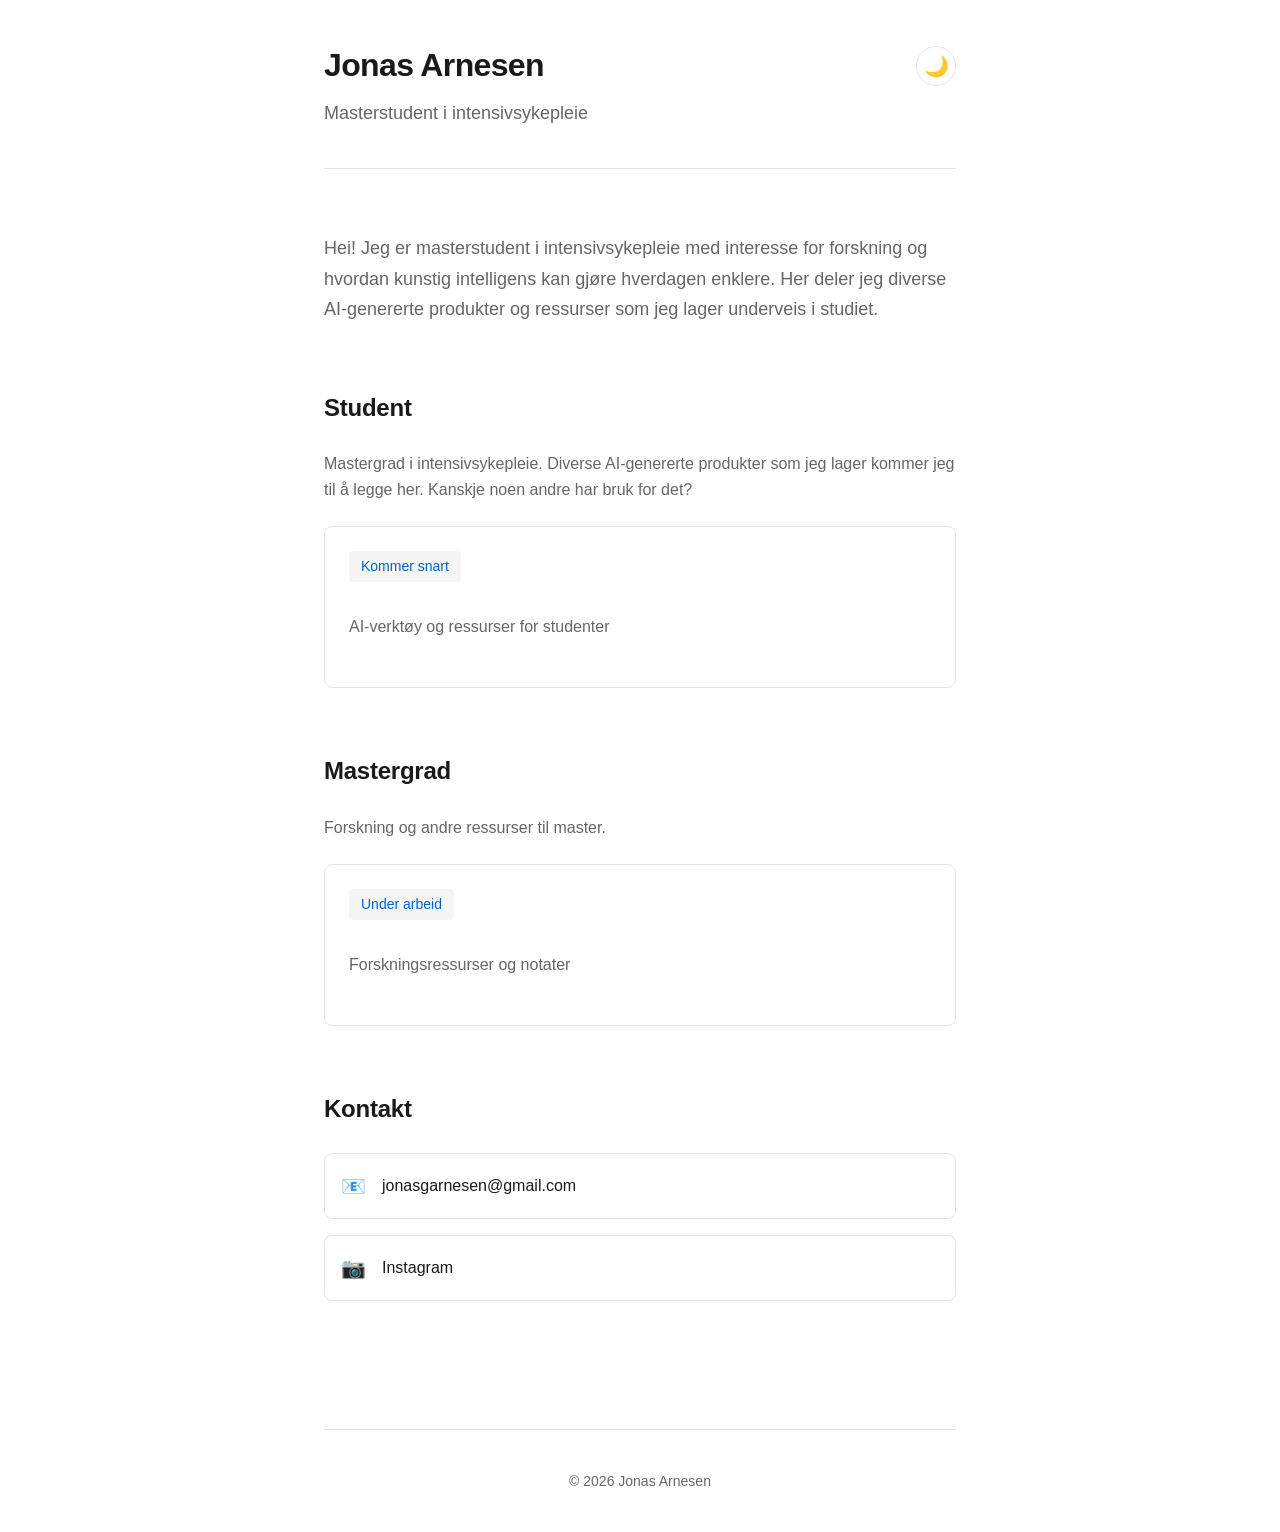
==== index.html @ 9392abf2 "Initial commit - Jonas Arnesen nettside" ====
<!DOCTYPE html>
<html lang="no">
<head>
    <meta charset="UTF-8">
    <meta name="viewport" content="width=device-width, initial-scale=1.0">
    <meta name="description" content="Jonas Arnesen - Masterstudent i intensivsykepleie">
    <title>Jonas Arnesen</title>
    <link rel="stylesheet" href="styles.css">
</head>
<body>
    <div class="container">
        <header class="header">
            <div class="header-content">
                <h1 class="name">Jonas Arnesen</h1>
                <button class="theme-toggle" id="themeToggle" aria-label="Bytt til mørk modus">
                    <span class="theme-icon">🌙</span>
                </button>
            </div>
            <p class="tagline">Masterstudent i intensivsykepleie</p>
        </header>

        <main class="main">
            <section class="intro">
                <p>
                    Hei! Jeg er masterstudent i intensivsykepleie med interesse for forskning og hvordan
                    kunstig intelligens kan gjøre hverdagen enklere. Her deler jeg diverse AI-genererte
                    produkter og ressurser som jeg lager underveis i studiet.
                </p>
            </section>

            <section class="section">
                <h2 class="section-title">Student</h2>
                <div class="section-content">
                    <p>
                        Mastergrad i intensivsykepleie. Diverse AI-genererte produkter som jeg lager
                        kommer jeg til å legge her. Kanskje noen andre har bruk for det?
                    </p>
                    <div class="projects-list">
                        <div class="project-item">
                            <span class="project-status">Kommer snart</span>
                            <p class="project-description">AI-verktøy og ressurser for studenter</p>
                        </div>
                    </div>
                </div>
            </section>

            <section class="section">
                <h2 class="section-title">Mastergrad</h2>
                <div class="section-content">
                    <p>
                        Forskning og andre ressurser til master.
                    </p>
                    <div class="projects-list">
                        <div class="project-item">
                            <span class="project-status">Under arbeid</span>
                            <p class="project-description">Forskningsressurser og notater</p>
                        </div>
                    </div>
                </div>
            </section>

            <section class="section contact">
                <h2 class="section-title">Kontakt</h2>
                <div class="section-content">
                    <div class="contact-links">
                        <a href="mailto:jonasgarnesen@gmail.com" class="contact-link">
                            <span class="link-icon">📧</span>
                            <span>jonasgarnesen@gmail.com</span>
                        </a>
                        <a href="https://www.instagram.com/reidunrekkverk/" target="_blank" rel="noopener noreferrer" class="contact-link">
                            <span class="link-icon">📷</span>
                            <span>Instagram</span>
                        </a>
                    </div>
                </div>
            </section>
        </main>

        <footer class="footer">
            <p>&copy; 2026 Jonas Arnesen</p>
        </footer>
    </div>

    <script src="script.js"></script>
</body>
</html>
---- styles.css ----
/* === CSS Variables === */
:root {
    --bg-color: #ffffff;
    --text-color: #1a1a1a;
    --text-secondary: #666666;
    --border-color: #e5e5e5;
    --accent-color: #0066cc;
    --hover-bg: #f5f5f5;
    --shadow: 0 1px 3px rgba(0, 0, 0, 0.1);
    --max-width: 680px;
    --spacing-xs: 0.5rem;
    --spacing-sm: 1rem;
    --spacing-md: 1.5rem;
    --spacing-lg: 2.5rem;
    --spacing-xl: 4rem;
}

[data-theme="dark"] {
    --bg-color: #1a1a1a;
    --text-color: #e5e5e5;
    --text-secondary: #a0a0a0;
    --border-color: #333333;
    --accent-color: #4d9fff;
    --hover-bg: #2a2a2a;
    --shadow: 0 1px 3px rgba(0, 0, 0, 0.3);
}

/* === Reset & Base === */
* {
    margin: 0;
    padding: 0;
    box-sizing: border-box;
}

html {
    font-size: 16px;
    scroll-behavior: smooth;
}

body {
    font-family: -apple-system, BlinkMacSystemFont, 'Segoe UI', Roboto, Oxygen, Ubuntu,
                 Cantarell, 'Helvetica Neue', sans-serif;
    line-height: 1.6;
    color: var(--text-color);
    background-color: var(--bg-color);
    transition: background-color 0.3s ease, color 0.3s ease;
}

/* === Layout === */
.container {
    max-width: var(--max-width);
    margin: 0 auto;
    padding: var(--spacing-lg) var(--spacing-md);
    min-height: 100vh;
    display: flex;
    flex-direction: column;
}

.main {
    flex: 1;
}

/* === Header === */
.header {
    margin-bottom: var(--spacing-xl);
    padding-bottom: var(--spacing-lg);
    border-bottom: 1px solid var(--border-color);
}

.header-content {
    display: flex;
    justify-content: space-between;
    align-items: center;
    margin-bottom: var(--spacing-xs);
}

.name {
    font-size: 2rem;
    font-weight: 600;
    letter-spacing: -0.02em;
}

.tagline {
    font-size: 1.125rem;
    color: var(--text-secondary);
    margin-top: var(--spacing-xs);
}

/* === Theme Toggle === */
.theme-toggle {
    background: none;
    border: 1px solid var(--border-color);
    border-radius: 50%;
    width: 40px;
    height: 40px;
    cursor: pointer;
    display: flex;
    align-items: center;
    justify-content: center;
    transition: all 0.2s ease;
    font-size: 1.25rem;
}

.theme-toggle:hover {
    background-color: var(--hover-bg);
    transform: scale(1.05);
}

.theme-toggle:active {
    transform: scale(0.95);
}

/* === Intro === */
.intro {
    margin-bottom: var(--spacing-xl);
}

.intro p {
    font-size: 1.125rem;
    line-height: 1.7;
    color: var(--text-secondary);
}

/* === Sections === */
.section {
    margin-bottom: var(--spacing-xl);
}

.section-title {
    font-size: 1.5rem;
    font-weight: 600;
    margin-bottom: var(--spacing-md);
    letter-spacing: -0.01em;
}

.section-content p {
    color: var(--text-secondary);
    margin-bottom: var(--spacing-md);
}

/* === Projects === */
.projects-list {
    display: flex;
    flex-direction: column;
    gap: var(--spacing-md);
}

.project-item {
    padding: var(--spacing-md);
    border: 1px solid var(--border-color);
    border-radius: 8px;
    transition: all 0.2s ease;
}

.project-item:hover {
    box-shadow: var(--shadow);
    border-color: var(--accent-color);
}

.project-status {
    display: inline-block;
    font-size: 0.875rem;
    font-weight: 500;
    color: var(--accent-color);
    padding: 0.25rem 0.75rem;
    background-color: var(--hover-bg);
    border-radius: 4px;
    margin-bottom: var(--spacing-sm);
}

.project-description {
    color: var(--text-secondary);
    margin-top: var(--spacing-sm);
}

/* === Contact === */
.contact-links {
    display: flex;
    flex-direction: column;
    gap: var(--spacing-sm);
}

.contact-link {
    display: flex;
    align-items: center;
    gap: var(--spacing-sm);
    padding: var(--spacing-sm);
    color: var(--text-color);
    text-decoration: none;
    border: 1px solid var(--border-color);
    border-radius: 8px;
    transition: all 0.2s ease;
}

.contact-link:hover {
    background-color: var(--hover-bg);
    border-color: var(--accent-color);
    transform: translateX(4px);
}

.link-icon {
    font-size: 1.25rem;
}

/* === Footer === */
.footer {
    margin-top: var(--spacing-xl);
    padding-top: var(--spacing-lg);
    border-top: 1px solid var(--border-color);
    text-align: center;
    color: var(--text-secondary);
    font-size: 0.875rem;
}

/* === Responsive === */
@media (max-width: 768px) {
    :root {
        --spacing-lg: 2rem;
        --spacing-xl: 3rem;
    }

    .container {
        padding: var(--spacing-md) var(--spacing-sm);
    }

    .name {
        font-size: 1.75rem;
    }

    .tagline {
        font-size: 1rem;
    }

    .intro p {
        font-size: 1rem;
    }

    .section-title {
        font-size: 1.25rem;
    }

    .theme-toggle {
        width: 36px;
        height: 36px;
        font-size: 1.125rem;
    }
}

@media (max-width: 480px) {
    .name {
        font-size: 1.5rem;
    }

    .header-content {
        gap: var(--spacing-sm);
    }
}

/* === Print Styles === */
@media print {
    .theme-toggle {
        display: none;
    }

    body {
        background-color: white;
        color: black;
    }
}
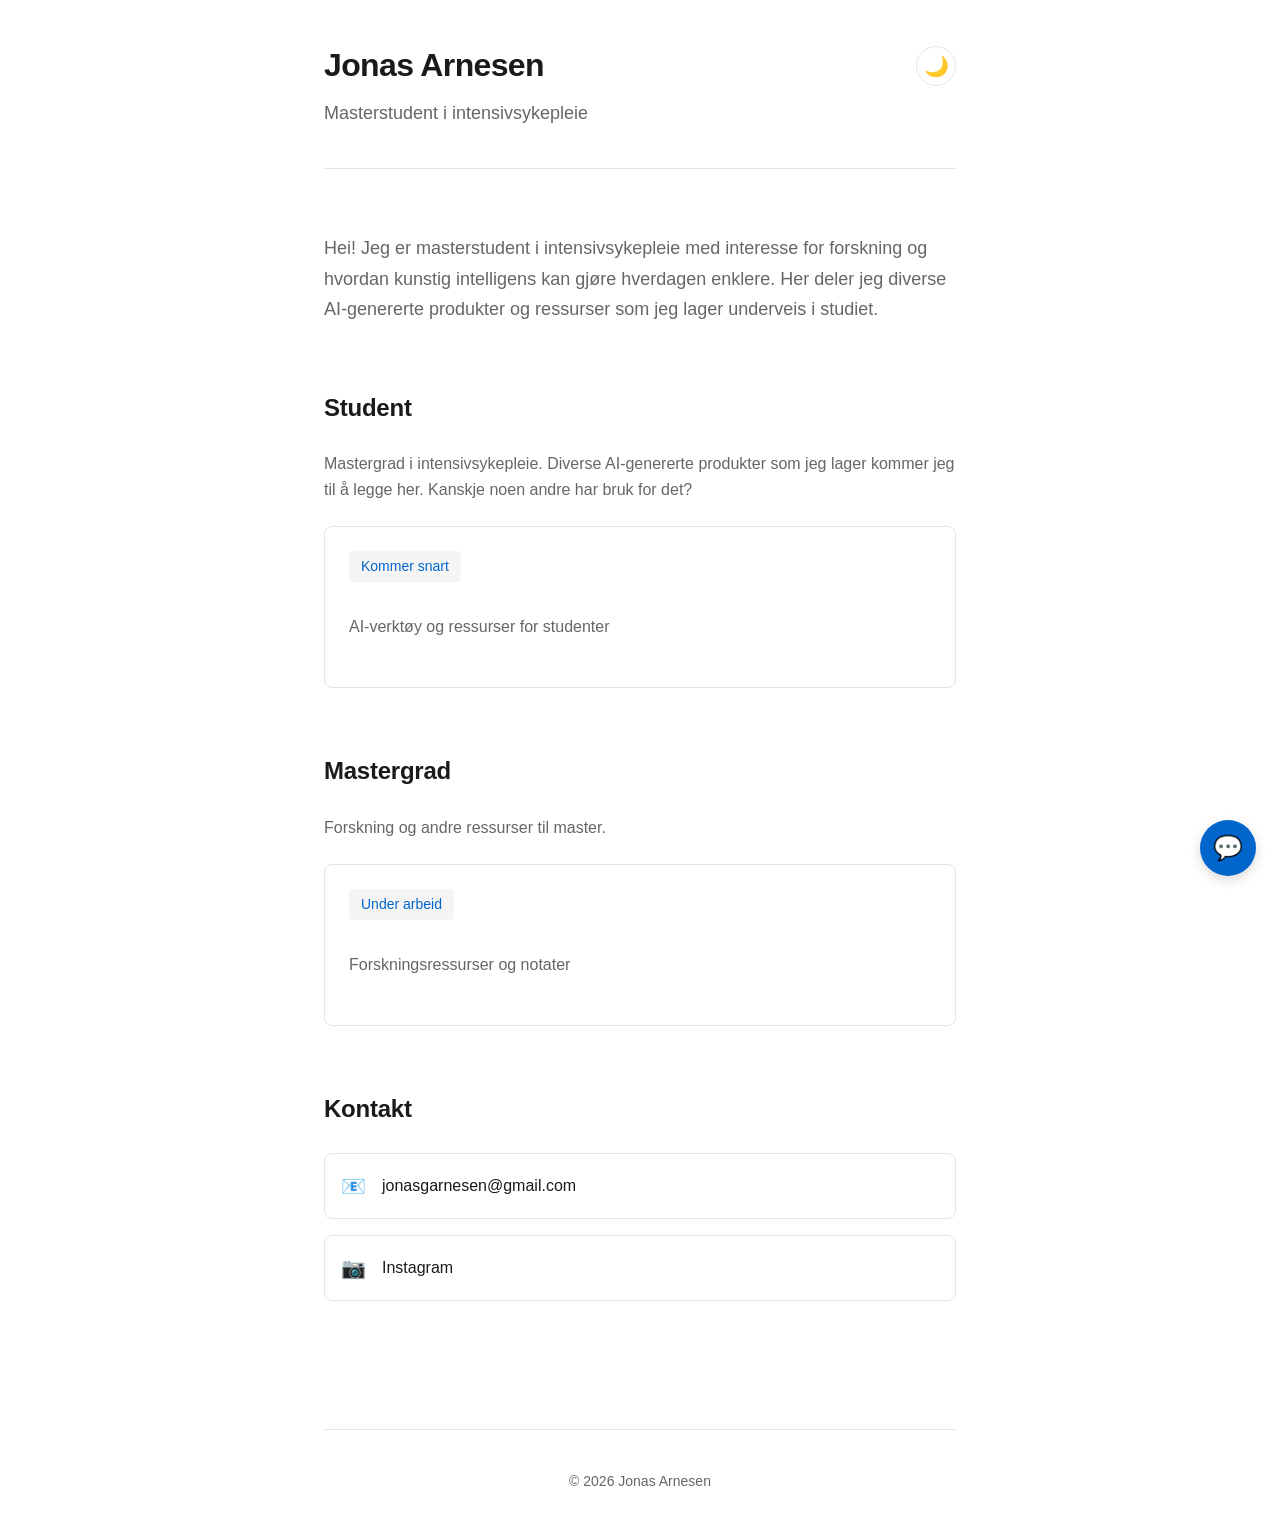
==== commit 9a66cd55: "Add AI chatbot with Claude integration - Add chat widget UI that matches existing design - Add Cloud" ====
--- a/index.html
+++ b/index.html
@@ -81,6 +81,29 @@
         </footer>
     </div>
 
+    <!-- Chatbot -->
+    <button class="chat-toggle" id="chatToggle" aria-label="Åpne chat">
+        <span class="chat-icon">💬</span>
+    </button>
+
+    <div class="chat-container" id="chatContainer">
+        <div class="chat-header">
+            <h3>Spør meg om noe</h3>
+            <button class="chat-close" id="chatClose" aria-label="Lukk chat">✕</button>
+        </div>
+        <div class="chat-messages" id="chatMessages">
+            <div class="chat-message bot">
+                <p>Hei! Jeg er Jonas sin AI-assistent. Spør meg gjerne om Jonas, studiene hans, eller prosjektene hans.</p>
+            </div>
+        </div>
+        <form class="chat-input-form" id="chatForm">
+            <input type="text" class="chat-input" id="chatInput" placeholder="Skriv en melding..." autocomplete="off">
+            <button type="submit" class="chat-send" id="chatSend" aria-label="Send melding">
+                <span>→</span>
+            </button>
+        </form>
+    </div>
+
     <script src="script.js"></script>
 </body>
 </html>
--- a/styles.css
+++ b/styles.css
@@ -256,9 +256,208 @@
     }
 }
 
+/* === Chatbot === */
+.chat-toggle {
+    position: fixed;
+    bottom: 24px;
+    right: 24px;
+    width: 56px;
+    height: 56px;
+    border-radius: 50%;
+    background-color: var(--accent-color);
+    border: none;
+    cursor: pointer;
+    display: flex;
+    align-items: center;
+    justify-content: center;
+    font-size: 1.5rem;
+    box-shadow: 0 4px 12px rgba(0, 0, 0, 0.15);
+    transition: all 0.2s ease;
+    z-index: 1000;
+}
+
+.chat-toggle:hover {
+    transform: scale(1.1);
+    box-shadow: 0 6px 16px rgba(0, 0, 0, 0.2);
+}
+
+.chat-toggle.hidden {
+    display: none;
+}
+
+.chat-container {
+    position: fixed;
+    bottom: 96px;
+    right: 24px;
+    width: 380px;
+    max-width: calc(100vw - 48px);
+    height: 500px;
+    max-height: calc(100vh - 120px);
+    background-color: var(--bg-color);
+    border: 1px solid var(--border-color);
+    border-radius: 16px;
+    box-shadow: 0 8px 32px rgba(0, 0, 0, 0.15);
+    display: none;
+    flex-direction: column;
+    overflow: hidden;
+    z-index: 1001;
+}
+
+.chat-container.open {
+    display: flex;
+}
+
+.chat-header {
+    display: flex;
+    justify-content: space-between;
+    align-items: center;
+    padding: var(--spacing-sm) var(--spacing-md);
+    border-bottom: 1px solid var(--border-color);
+    background-color: var(--hover-bg);
+}
+
+.chat-header h3 {
+    font-size: 1rem;
+    font-weight: 600;
+    margin: 0;
+}
+
+.chat-close {
+    background: none;
+    border: none;
+    font-size: 1.25rem;
+    cursor: pointer;
+    color: var(--text-secondary);
+    padding: 4px;
+    line-height: 1;
+    transition: color 0.2s ease;
+}
+
+.chat-close:hover {
+    color: var(--text-color);
+}
+
+.chat-messages {
+    flex: 1;
+    overflow-y: auto;
+    padding: var(--spacing-md);
+    display: flex;
+    flex-direction: column;
+    gap: var(--spacing-sm);
+}
+
+.chat-message {
+    max-width: 85%;
+    padding: var(--spacing-sm) var(--spacing-md);
+    border-radius: 12px;
+    line-height: 1.5;
+}
+
+.chat-message p {
+    margin: 0;
+    font-size: 0.9375rem;
+}
+
+.chat-message.bot {
+    align-self: flex-start;
+    background-color: var(--hover-bg);
+    border: 1px solid var(--border-color);
+}
+
+.chat-message.user {
+    align-self: flex-end;
+    background-color: var(--accent-color);
+    color: white;
+}
+
+.chat-message.loading {
+    display: flex;
+    align-items: center;
+    gap: 4px;
+}
+
+.chat-message.loading .dot {
+    width: 8px;
+    height: 8px;
+    background-color: var(--text-secondary);
+    border-radius: 50%;
+    animation: bounce 1.4s infinite ease-in-out both;
+}
+
+.chat-message.loading .dot:nth-child(1) {
+    animation-delay: -0.32s;
+}
+
+.chat-message.loading .dot:nth-child(2) {
+    animation-delay: -0.16s;
+}
+
+@keyframes bounce {
+    0%, 80%, 100% {
+        transform: scale(0);
+    }
+    40% {
+        transform: scale(1);
+    }
+}
+
+.chat-input-form {
+    display: flex;
+    gap: var(--spacing-xs);
+    padding: var(--spacing-sm) var(--spacing-md);
+    border-top: 1px solid var(--border-color);
+    background-color: var(--bg-color);
+}
+
+.chat-input {
+    flex: 1;
+    padding: var(--spacing-sm);
+    border: 1px solid var(--border-color);
+    border-radius: 8px;
+    font-size: 0.9375rem;
+    background-color: var(--bg-color);
+    color: var(--text-color);
+    outline: none;
+    transition: border-color 0.2s ease;
+}
+
+.chat-input:focus {
+    border-color: var(--accent-color);
+}
+
+.chat-input::placeholder {
+    color: var(--text-secondary);
+}
+
+.chat-send {
+    width: 40px;
+    height: 40px;
+    border-radius: 8px;
+    background-color: var(--accent-color);
+    border: none;
+    cursor: pointer;
+    display: flex;
+    align-items: center;
+    justify-content: center;
+    color: white;
+    font-size: 1.25rem;
+    transition: all 0.2s ease;
+}
+
+.chat-send:hover {
+    opacity: 0.9;
+}
+
+.chat-send:disabled {
+    opacity: 0.5;
+    cursor: not-allowed;
+}
+
 /* === Print Styles === */
 @media print {
-    .theme-toggle {
+    .theme-toggle,
+    .chat-toggle,
+    .chat-container {
         display: none;
     }
 
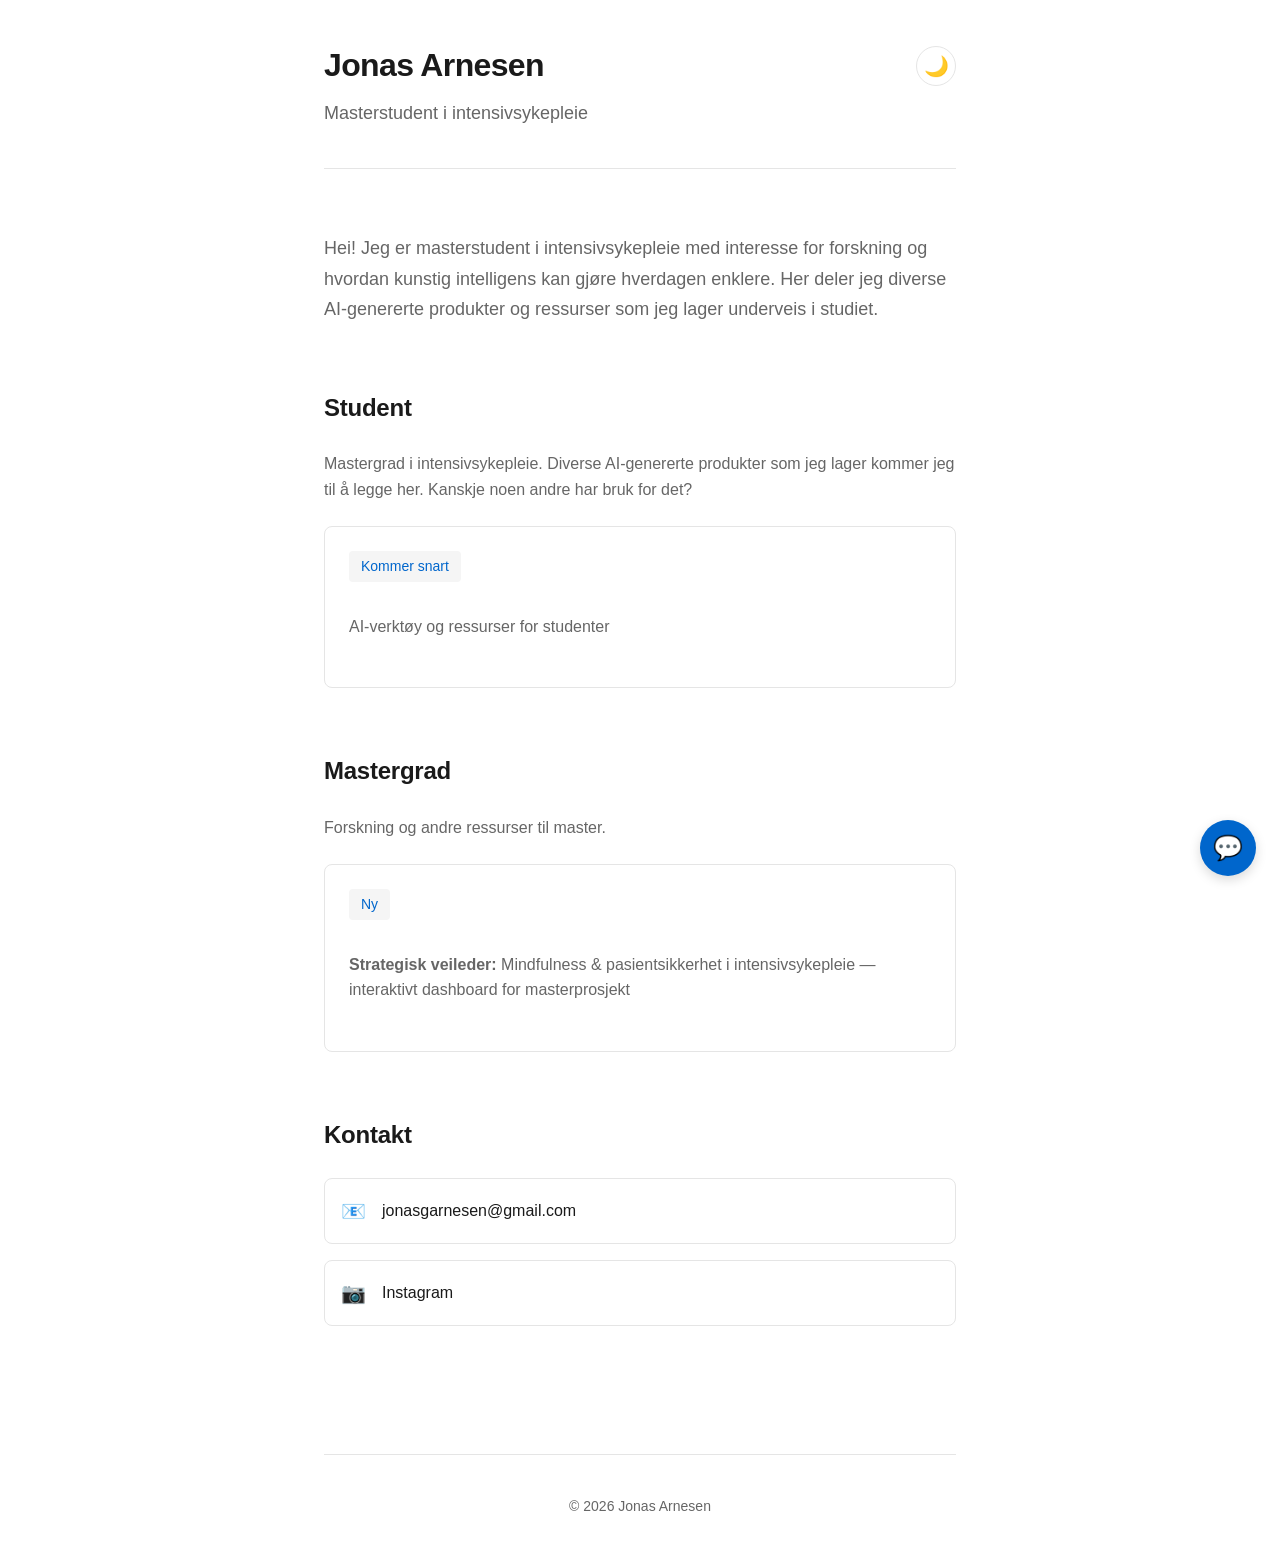
==== commit 4568a112: "Legg til mindfulness-dashboard for masterprosjekt" ====
--- a/index.html
+++ b/index.html
@@ -52,8 +52,10 @@
                     </p>
                     <div class="projects-list">
                         <div class="project-item">
-                            <span class="project-status">Under arbeid</span>
-                            <p class="project-description">Forskningsressurser og notater</p>
+                            <a href="mindfulness.html" style="text-decoration: none; color: inherit;">
+                                <span class="project-status">Ny</span>
+                                <p class="project-description"><strong>Strategisk veileder:</strong> Mindfulness & pasientsikkerhet i intensivsykepleie — interaktivt dashboard for masterprosjekt</p>
+                            </a>
                         </div>
                     </div>
                 </div>
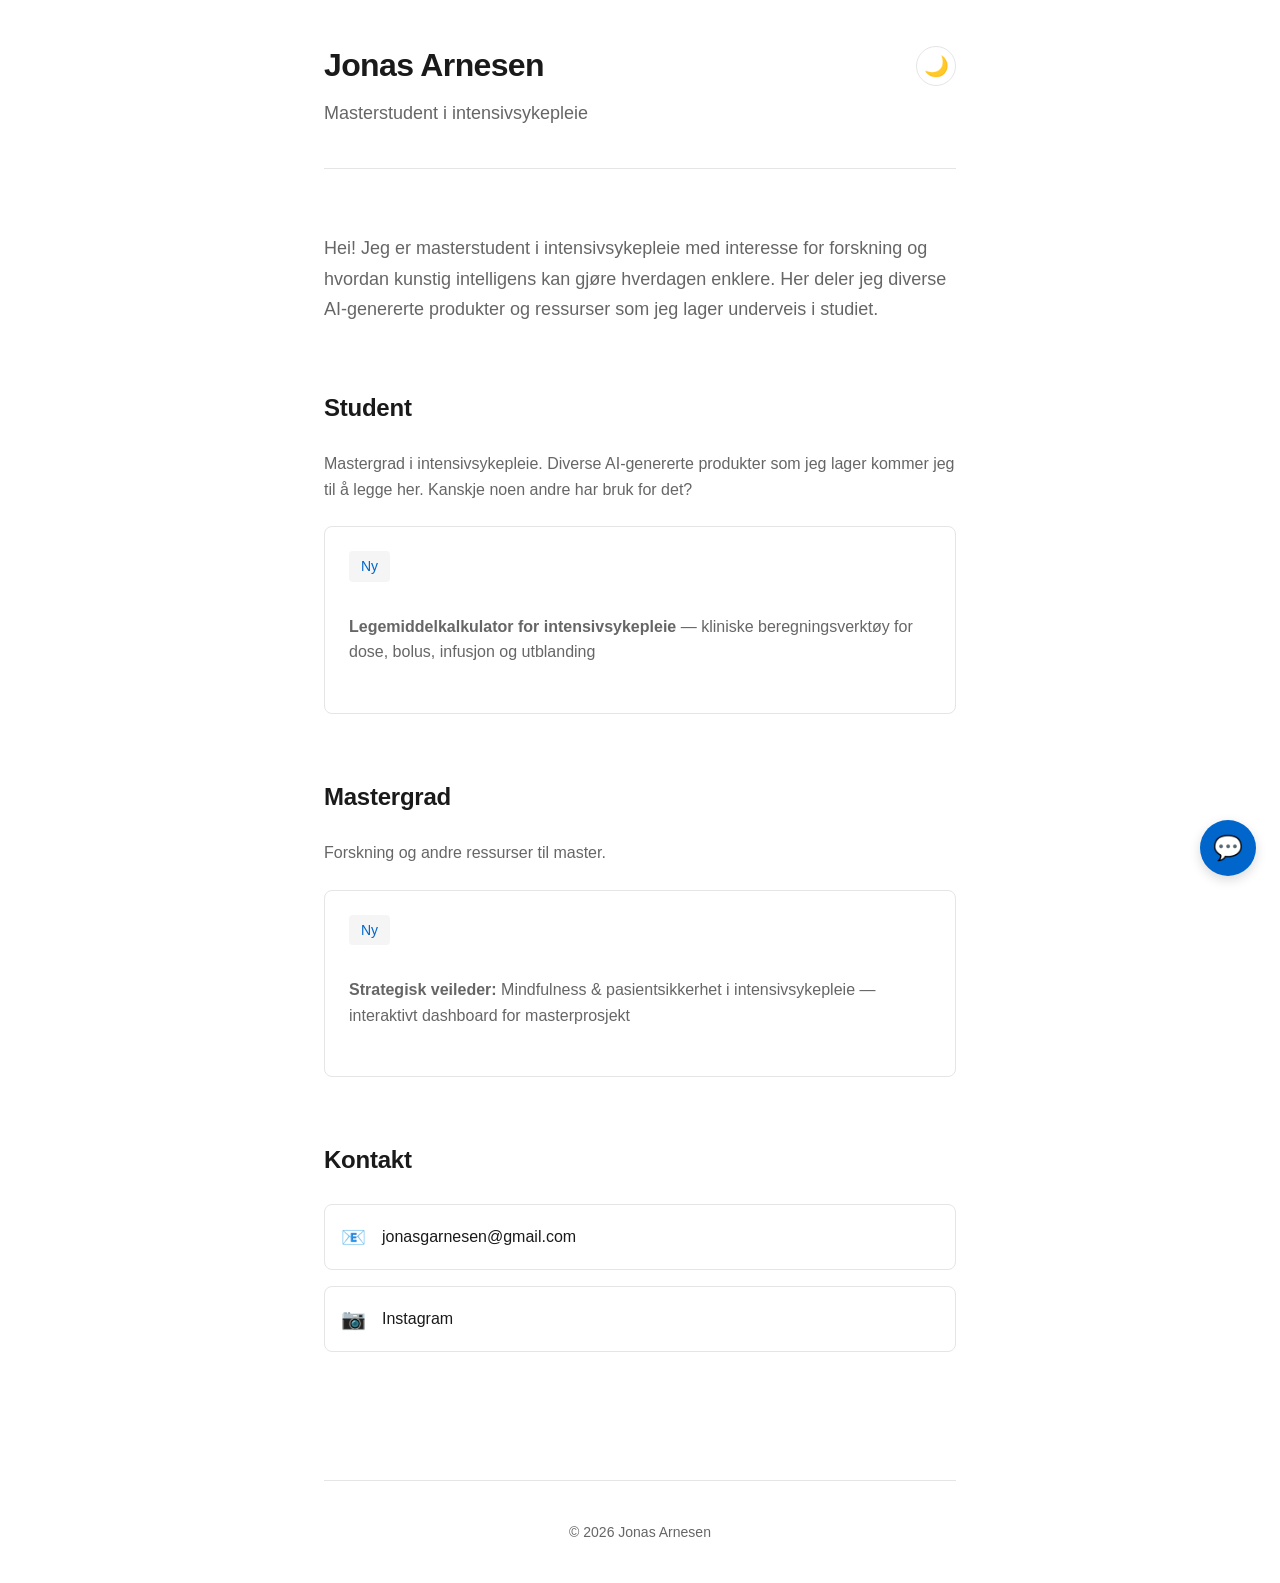
==== commit 41597bfe: "Legg til legemiddelkalkulator Co-Authored-By: Claude Sonnet 4.6 <noreply@anthropic.com>" ====
--- a/index.html
+++ b/index.html
@@ -37,8 +37,10 @@
                     </p>
                     <div class="projects-list">
                         <div class="project-item">
-                            <span class="project-status">Kommer snart</span>
-                            <p class="project-description">AI-verktøy og ressurser for studenter</p>
+                            <a href="kalkulator.html" style="text-decoration: none; color: inherit;">
+                                <span class="project-status">Ny</span>
+                                <p class="project-description"><strong>Legemiddelkalkulator for intensivsykepleie</strong> — kliniske beregningsverktøy for dose, bolus, infusjon og utblanding</p>
+                            </a>
                         </div>
                     </div>
                 </div>
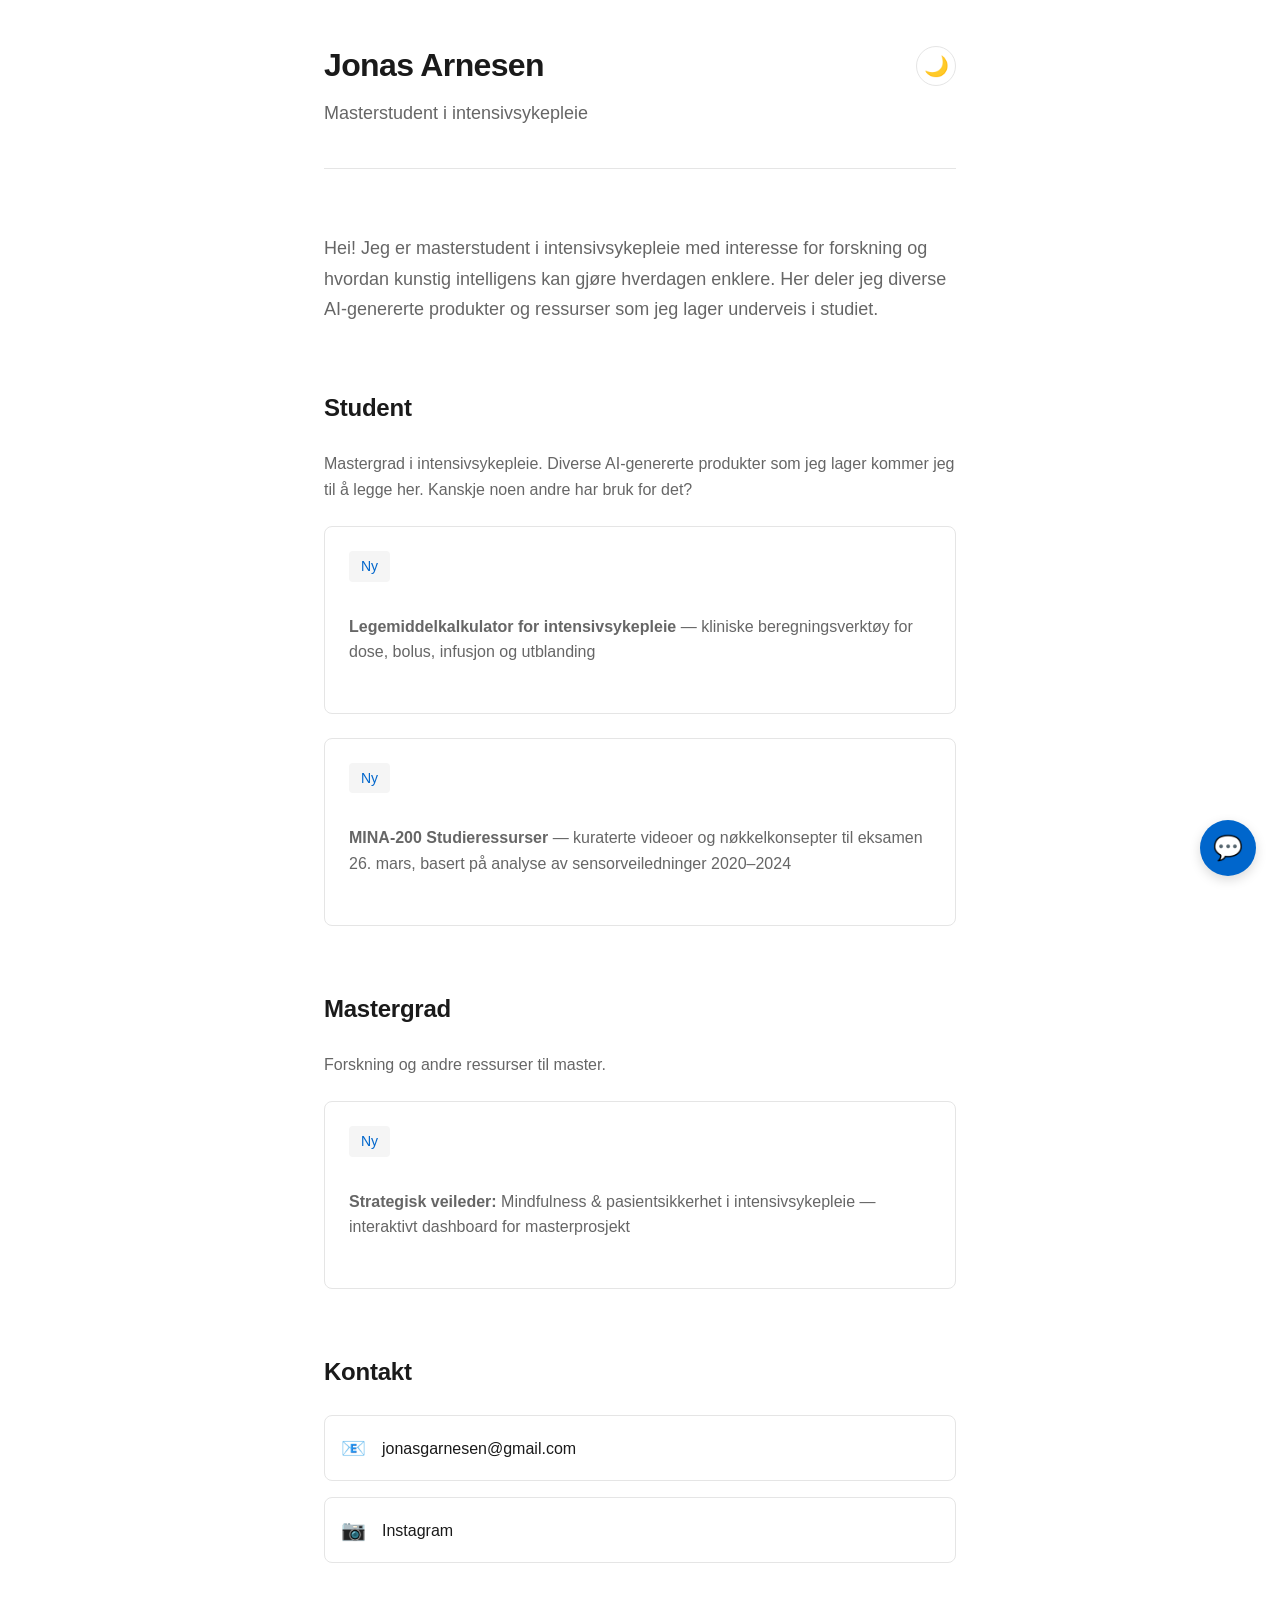
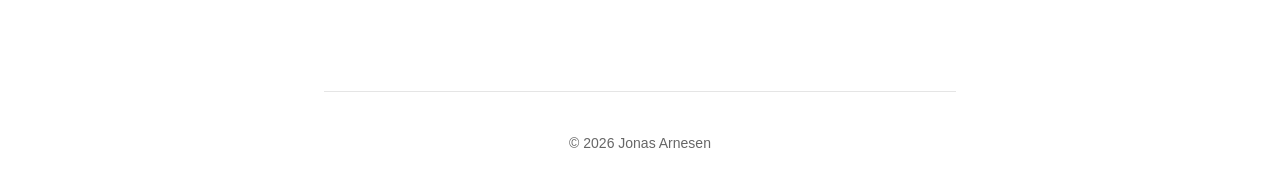
==== commit b540355a: "Add MINA-200 study resources: videos + infographic" ====
--- a/index.html
+++ b/index.html
@@ -40,6 +40,12 @@
                             <a href="kalkulator.html" style="text-decoration: none; color: inherit;">
                                 <span class="project-status">Ny</span>
                                 <p class="project-description"><strong>Legemiddelkalkulator for intensivsykepleie</strong> — kliniske beregningsverktøy for dose, bolus, infusjon og utblanding</p>
+                            </a>
+                        </div>
+                        <div class="project-item">
+                            <a href="studieressurser.html" style="text-decoration: none; color: inherit;">
+                                <span class="project-status">Ny</span>
+                                <p class="project-description"><strong>MINA-200 Studieressurser</strong> — kuraterte videoer og nøkkelkonsepter til eksamen 26. mars, basert på analyse av sensorveiledninger 2020–2024</p>
                             </a>
                         </div>
                     </div>
